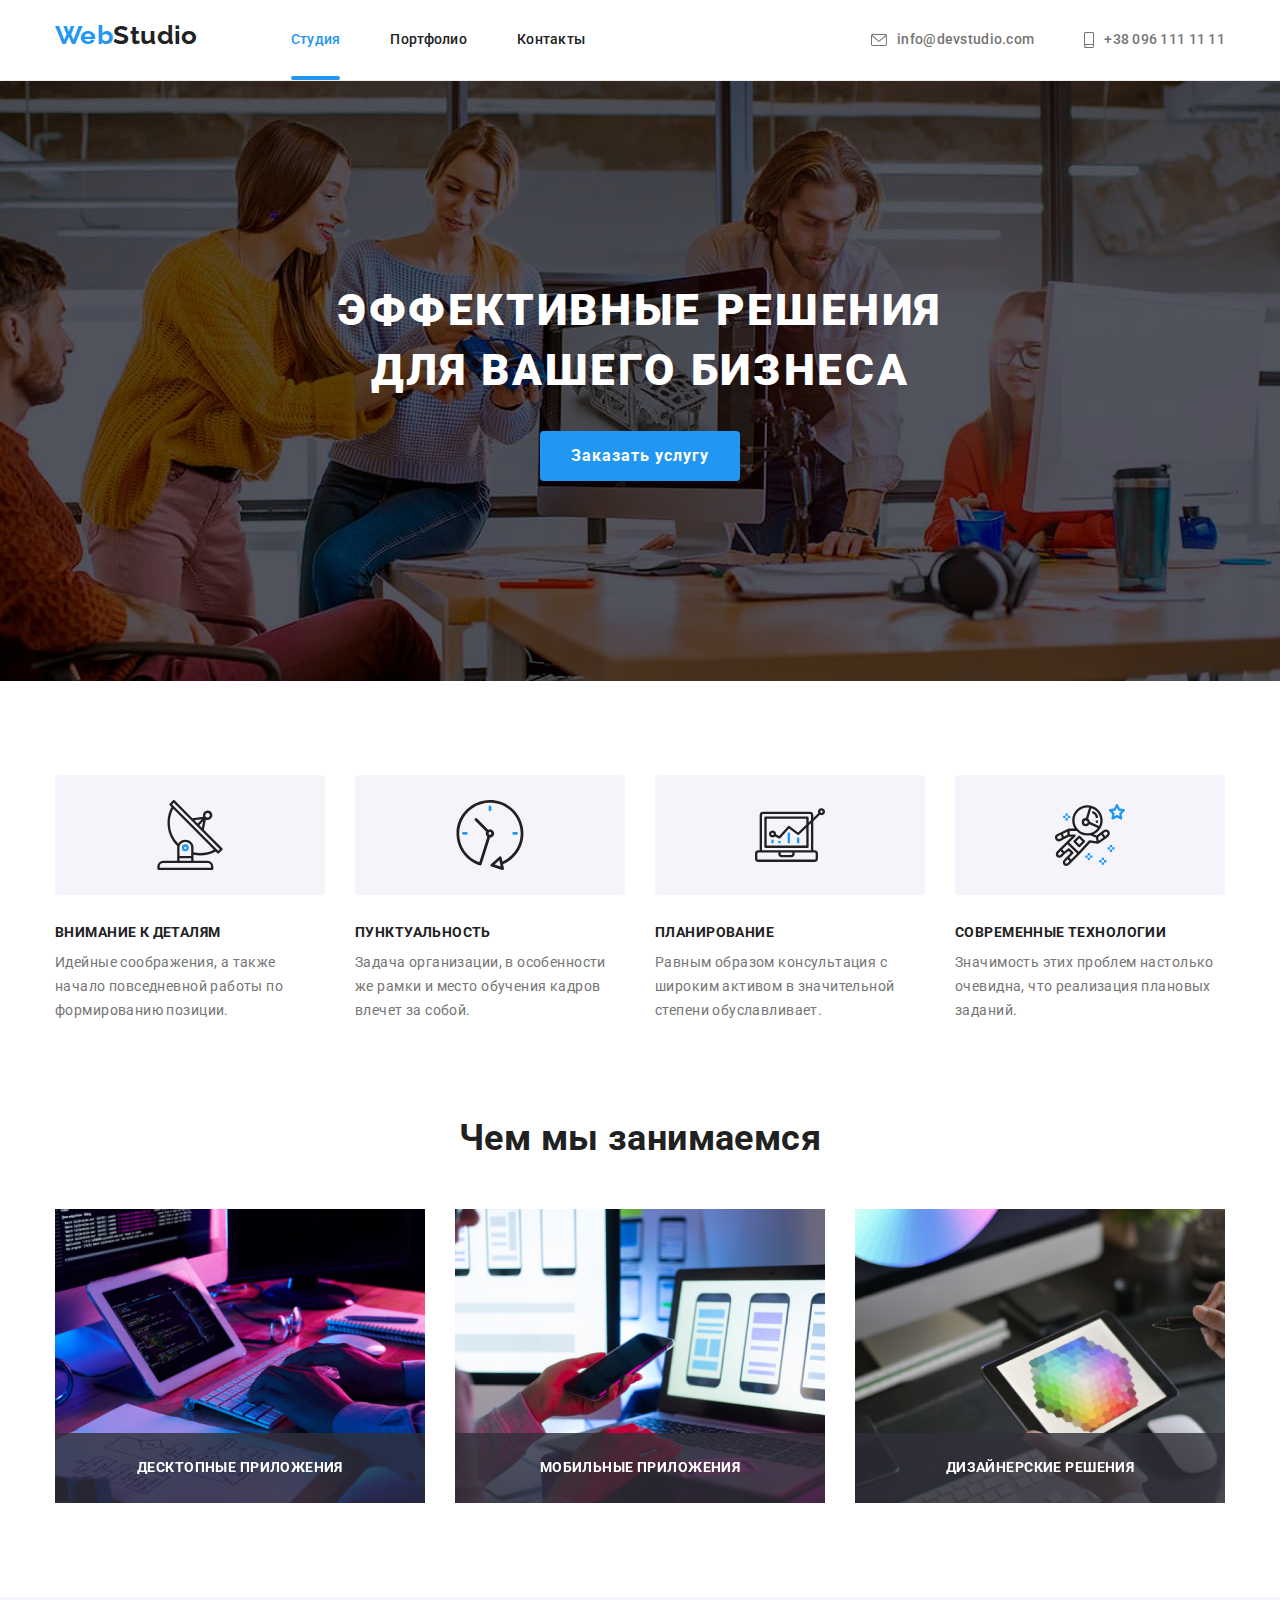
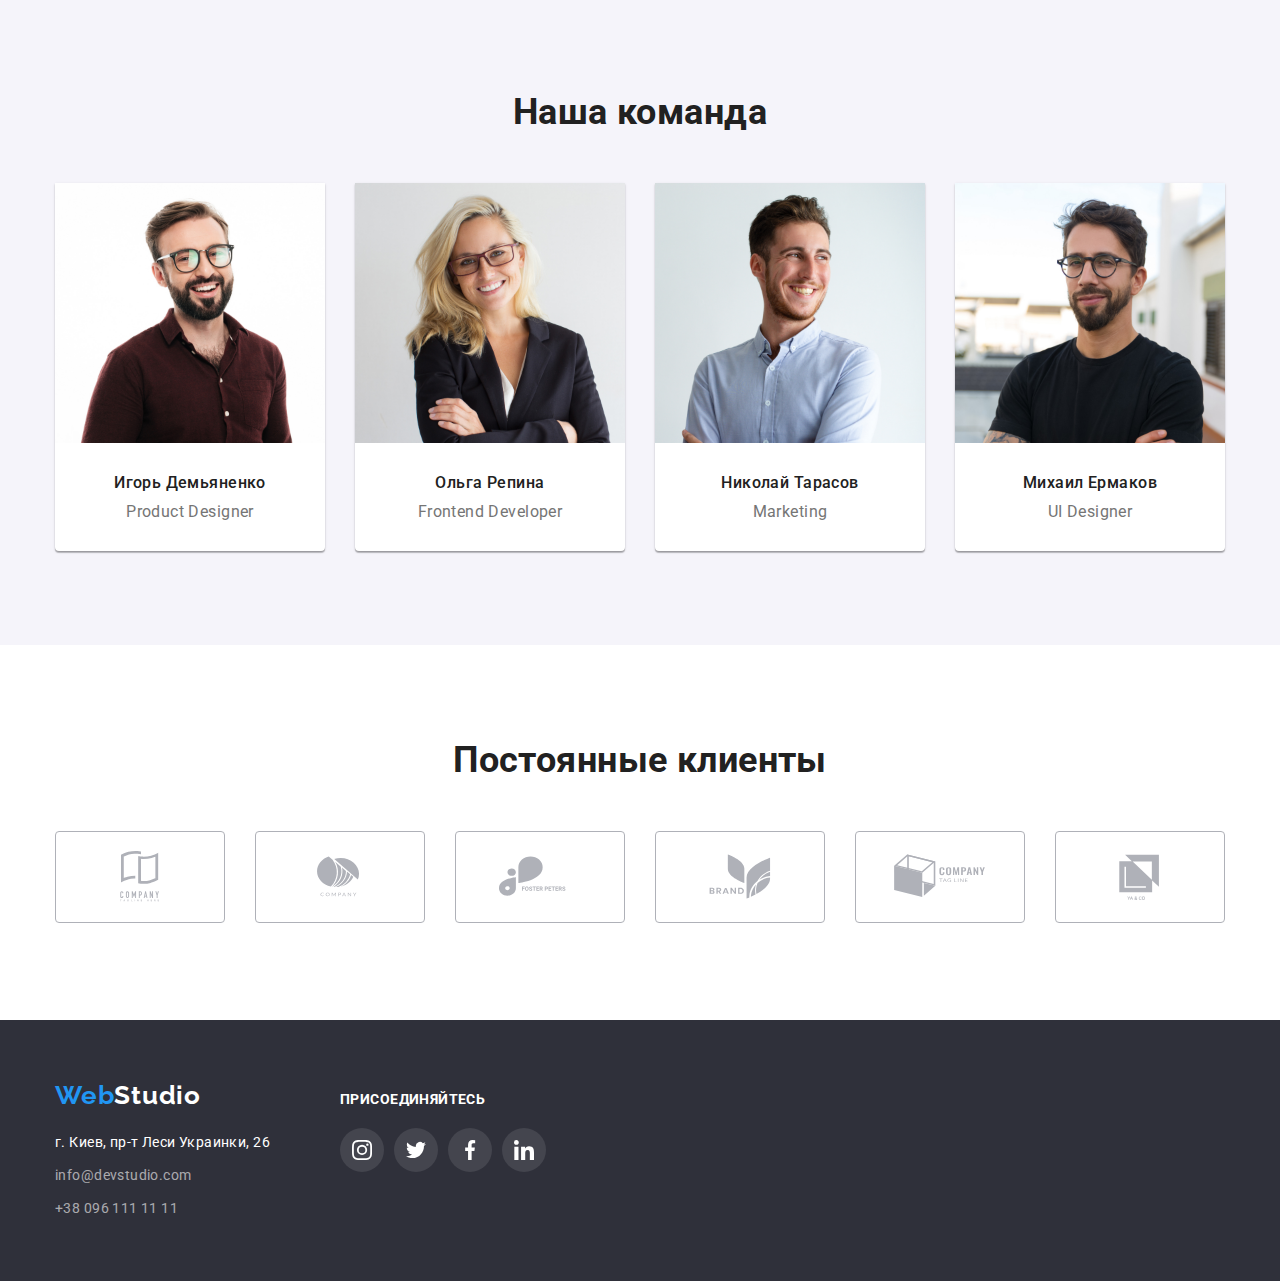
==== index.html @ ba2057ac "Add previous hm" ====
<!DOCTYPE html>
<html lang="ru">

<head>
    <meta charset="UTF-8">
    <meta http-equiv="X-UA-Compatible" content="IE=edge">
    <meta name="viewport" content="width=device-width, initial-scale=1.0">
    <title>Document</title>
    <link rel="preconnect" href="https://fonts.googleapis.com">
    <link rel="preconnect" href="https://fonts.gstatic.com" crossorigin>
    <link
     href="https://fonts.googleapis.com/css2?family=Montserrat:wght@400;700&family=Raleway:wght@700&family=Roboto:wght@400;500;700;900&display=swap" 
     rel="stylesheet">
    <link rel="stylesheet" href="https://cdnjs.cloudflare.com/ajax/libs/modern-normalize/1.1.0/modern-normalize.min.css">
    <link rel="stylesheet" href="./css/style.css">

</head>

<body>
    <header class="page-header">
            <div class="container leader ">
                <nav>
                    <a href="./index.html" class="logo-header"><span class="logo-first-part">Web</span>Studio</a>
                    <ul class="site-nav list">
                        <li class="header-link"><a href="" class="link current">Студия</a></li>
                        <li class="header-link"><a href="./portfolio.html" class="link">Портфолио</a></li>
                        <li class="header-link"><a href="" class="link">Контакты</a></li>
                    </ul>
                </nav>
                <ul class="auth-nav list">
                    <li class="auth-link"><a href="mailto:info@devstudio.com" class="primary-button"> 
                        <svg class="icon-nav">
                            <use href="./images/symbol-defs.svg#icon-envelope"></use>
                        </svg>info@devstudio.com</a>
                    </li>
                    <li class="auth-link">
                        <a href="tel:+380961111111" class="primary-button"> 
                            <svg class="icon-nav phone">
                                <use href="./images/symbol-defs.svg#icon-smartphone"></use>
                        </svg>+38 096 111 11 11</a>
                    </li>
                </ul>
            </div>
    </header>
    <main>
        <!--Hero-section-->
        <section class="hero-section overlay">
            <div class="container header"> 
                <h1 class="hero-title">Эффективные решения для вашего бизнеса</h1>
                <button type="button" class="secondary-button" data-modal-open>Заказать услугу</button>
                <div class="backdrop is-hidden" data-modal>
                    <div class="modal">
                        <button data-modal-close>
                            <svg class="close">
                                <use href="./images/Close.svg"></use>
                            </svg>
                        </button>
                    </div>
                </div>
            </div>
        </section>
        <!--Second section-->
        <section class="main-section points section"> 
                <div  class="container">
                        <h2 hidden class="secondary-title">Особенности</h2>
                        <ul class="list point">
                            <li class="specifics">
                                <div class="features">
                                    <svg class="specific-pic">
                                        <use href="./images/symbol-defs.svg#icon-antenna"></use>
                                    </svg>
                                </div>
                                <h3 class="third-title">Внимание к деталям</h3>
                                <p class="second-item">Идейные соображения, а также начало повседневной работы по формированию позиции.</p>
                            </li>
                            <li class="specifics">
                                <div class="features">
                                    <svg class="specific-pic">
                                        <use href="./images/symbol-defs.svg#icon-clock"></use>
                                    </svg>
                                </div>
                                <h3 class="third-title">Пунктуальность</h3>
                                <p class="second-item">Задача организации, в особенности же рамки и место обучения кадров влечет за собой.</p>
                            </li>
                            <li class="specifics">
                                <div class="features">
                                    <svg class="specific-pic">
                                        <use href="./images/symbol-defs.svg#icon-diagram"></use>
                                    </svg>
                                </div>
                                <h3 class="third-title">Планирование</h3>
                                <p class="second-item">Равным образом консультация с широким активом в значительной степени обуславливает.</p>
                            </li>
                            <li class="specifics">
                                <div class="features">
                                    <svg class="specific-pic">
                                        <use href="./images/symbol-defs.svg#icon-astronaut"></use>
                                    </svg>
                                </div>
                                <h3 class="third-title">Современные технологии</h3>
                                <p class="second-item">Значимость этих проблем настолько очевидна, что реализация плановых заданий.</p>
                            </li>
                        </ul>
                </div>
        </section>
        <!--Third- section-->
        <section class="main-section activity section">
            <div class="container">
                <h2 class="secondary-title">Чем мы занимаемся</h2>
                <ul class="list works">
                    <li class="photos">
                        <div class="action-thumb">
                            <img src="./images/photo1.jpg" alt="Тайпинг на клавиатуре" width="370" height="294">
                            <p class="actions">Десктопные приложения</p>
                        </div>
                    </li>
                    <li class="photos">
                        <div class="action-thumb">
                            <img src="./images/photo2.jpg" alt="Разные виды сайтов для телефонного режима" width="370" height="294">
                            <p class="actions">Мобильные приложения</p>
                        </div>
                    </li>
                    <li class="photos">
                        <div class="action-thumb">
                            <img src="./images/photo3.jpg" alt="Цветовая гамма" width="370" height="294">
                            <p class="actions">Дизайнерские решения</p>
                        </div>
                    </li>
                </ul>
            </div>
        </section>
        <!--List of the team-->
        <section class="fourth-section section">
         <div class="container">
            <h2 class="secondary-title studiia">Наша команда</h2>
            <ul class="team-list list">
                <li class="employee">
                    <img src="./images/photo4.jpg" alt="Фото Игоря Демяненка" width="270" height="260">
                    <div class="profession">
                     <h3 class="third-title">Игорь Демьяненко</h3>
                     <p lang="en">Product Designer</p>
                    </div>
                </li>
                <li class="employee">
                    <img src="./images/photo5.jpg" alt="Фото Ольги Репиной" width="270" height="260">
                    <div class="profession">
                        <h3 class="third-title">Ольга Репина</h3>
                        <p lang="en">Frontend Developer</p>
                    </div>
                </li>
                <li class="employee">
                    <img src="./images/photo6.jpg" alt="Фото Николая Тарасова" width="270" height="260">
                    <div class="profession">
                        <h3 class="third-title">Николай Тарасов</h3>
                        <p lang="en">Marketing</p>
                    </div>
                </li>
                <li class="employee">
                    <img src="./images/photo7.jpg" alt="Фото Михаила Ермакова" width="270" height="260">
                    <div class="profession">
                        <h3 class="third-title">Михаил Ермаков</h3>
                        <p lang="en">UI Designer</p>
                    </div>
                </li>
            </ul>
         </div>
        </section>
        <!-- Clients -->
        <section class="section">
            <div class="container">
                <h2 class="secondary-title">Постоянные клиенты</h2>
                <ul class="clients">
                    <li class="icontype">
                        <a href="">
                         <svg class="link-icon">
                            <use href="./images/symbol-defs.svg#icon-Logo-1"></use>
                         </svg>
                        </a>
                    </li>
                    <li class="icontype">
                        <a href="">
                            <svg class="link-icon">
                                <use href="./images/symbol-defs.svg#icon-Logo-2"></use>
                            </svg>
                        </a>
                    </li>
                    <li class="icontype">
                        <a href="">
                            <svg class="link-icon">
                                <use href="./images/symbol-defs.svg#icon-Logo-3"></use>
                            </svg>
                        </a>
                    </li>
                    <li class="icontype">
                        <a href="">
                            <svg class="link-icon">
                                <use href="./images/symbol-defs.svg#icon-Logo-4"></use>
                            </svg>
                        </a>
                    </li>
                    <li class="icontype">
                        <a href="">
                            <svg class="link-icon">
                                <use href="./images/symbol-defs.svg#icon-Logo-5"></use>
                            </svg>
                        </a>
                    </li>
                    <li class="icontype">
                        <a href="">
                            <svg class="link-icon">
                                <use href="./images/symbol-defs.svg#icon-Logo-6"></use>
                            </svg>
                        </a>
                    </li>
                </ul>
            </div>
        </section>
    </main>
    <footer class="page-footer">
        <div class="container basement">
            <div class="footer-div">
                <a href="/" class="logo-footer"><span class="logo-first-part">Web</span>Studio</a>
                <address>
                    <ul class="address list">
                        <li>
                            <p>г. Киев, пр-т Леси Украинки, 26</p>
                        </li>
                        <li><a href="mailto:info@devstudio.com" class="footer-primary-button">info@devstudio.com</a></li>
                        <li><a href="tel:+380961111111" class="footer-primary-button">+38 096 111 11 11</a></li>
                    </ul>
                </address>
            </div>
            <div class="footer-div">
                <p class="joining-paragraph">Присоединяйтесь</p>
                <ul class="social-sites">
                    <li class="footer-sites">
                        <a href="#" class="bottom-symbol">
                            <svg class="sites">
                                <use href="./images/symbol-defs.svg#icon-instagram"></use>
                            </svg>
                        </a>
                    </li>
                    <li class="footer-sites">
                        <a href="#" class="bottom-symbol">
                           <svg class="sites">
                             <use href="./images/symbol-defs.svg#icon-twitter"></use>
                           </svg>
                        </a>
                    </li>
                    <li class="footer-sites">
                        <a href="#" class="bottom-symbol">
                            <svg class="sites">
                                <use href="./images/symbol-defs.svg#icon-facebook"></use>
                            </svg>
                        </a>
                    </li>
                    <li class="footer-sites">
                        <a href="#" class="bottom-symbol">
                            <svg class="sites">
                                <use href="./images/symbol-defs.svg#icon-linkedin"></use>
                            </svg>
                        </a>
                    </li>
                </ul>
            </div>
        </div>
    </footer>
    <script src="./js/modal.js"></script>
</body>

</html>
---- css/style.css ----
/* Колір лого  color: #2196F3;*/
/* Колір в  посилань хедері 
color: #2196F3;       color: #757575;*/
/* Бекграунд background: #E5E5E5; background: #2F303A; */
/* Колір h1  color: #FFFFFF; */
/* Колір посилань у футері color: rgba(255, 255, 255, 0.6); */


html {
  box-sizing: border-box;
}

*,
*::before,
*::after {
  box-sizing: inherit;
}

:root {
  --primary-text-color: #757575;
  --title-text-color: #212121;
  --accent-color: #2196F3;
  --main-background-color: #FFFFFF;
  --grey-background-color: #2F303A;
  --button-background-color: #188CE8;
  --secondary-white-background-color: #F5F4FA;
}

body {

  color: var(--primary-text-color);
  background: var(--main-background-color);
  font-family: Roboto, sans-serif;
  font-size: 14px;
  letter-spacing: 0.03em;
  
}

h1,
h2,
h3,
h4,
h5,
h6,
p {
  margin: 0;
  padding: 0;
}

ul {
  list-style: none;
  margin: 0;
  padding: 0;
}

.section {
  padding-top: 94px;
  padding-bottom: 94px;
}

.page-header {
  border-bottom: 1px solid #ECECEC;;
  background: var(--main-background-color);
}

.container {
  width: 1200px;
  padding-left: 15px;
  padding-right: 15px;
  margin-left: auto;
  margin-right: auto;
}

.leader {
  display: flex;
}

nav {
  display: flex;
  align-items: baseline;
} 

.logo-header {
  display: block;
  margin-right: 93px;
  margin-bottom: 25px;

  color: var(--title-text-color);
  font-family: Raleway, sans-serif;
  font-weight: 700;
  font-size: 26px;
  line-height: 1.19;
}

.logo-first-part {
  color: var(--accent-color);
  font-family: Raleway, sans-serif;
  font-weight: 700;
  font-size: 26px;
  line-height: 1.19;
}

.site-nav {
  display: flex;
}

.site-nav .header-link {
  margin-right: 50px;
}

.site-nav .header-link:last-child {
  margin-right: 0;
}

.site-nav .link {
  display: block;
  padding-top: 32px;
  padding-bottom: 32px;
  color: var(--title-text-color);
  font-weight: 500;
  line-height: 1.14;
  letter-spacing: 0.02em;

  /* transition-property: color;
  transition-duration: 250ms;
  transition-timing-function: cubic-bezier(0.4, 0, 0.2, 1); */

  transition: color 250ms cubic-bezier(0.4, 0, 0.2, 1);

}

.site-nav .link.current {
  position: relative;
  color: var(--accent-color);
}

.link:hover,
.link:focus {
  color: var(--accent-color);
  
}

.current::after {
position: absolute;
display: inline-block;
content: " ";
bottom: 0;
left: 0;
Width: 100%;
Height: 4px;
background: #2196F3;
border-radius: 2px;
}

.list,
.list a,
.page-footer a,
.page-header a {
  list-style: none;
  text-decoration: none;
}

.auth-nav {
  display: flex;
  margin-left: auto;
}

.auth-link {
  display: flex;
  align-items: center;
  margin-right: 50px;
  margin-top: 0;
  margin-bottom: 0;
  
}

.auth-link:last-child {
  margin-right: 0;
}

.primary-button {
  display: flex;
  align-items: center;
  color: var(--primary-text-color);
  font-family: inherit;
  font-weight: 500;
  line-height: 1.14;
  letter-spacing: 0.02em;
  padding-top: 32px;
  padding-bottom: 32px ;
  
  
}

.primary-button:hover,
.primary-button:focus {
  cursor: pointer;
  color: var(--accent-color);
  transition: 250ms cubic-bezier(0.4, 0, 0.2, 1);
  
}


/*Hero section*/

.hero-section {
  padding-top: 200px;
  padding-bottom: 200px;
  text-align: center;
  background: var(--grey-background-color);

}

.overlay {
  max-width: 1600px;
  height: 600px;
  margin-left: auto;
  margin-right: auto;
  background-image: linear-gradient(to right, rgba(0, 0, 0, 0.4), rgba(0, 0, 0, 0.4)),
  url(../images/Img\ \(1\).jpg);
  background-repeat: no-repeat;
  background-position: center;
  background-size: cover;
}

.hero-title {

  margin-bottom: 30px;
  margin-left: auto;
  margin-right: auto;

  color: var(--main-background-color);
  font-weight: 900;
  font-size: 44px;
  line-height: 1.36;
  text-align: center;
  text-transform: uppercase;
  letter-spacing: 0.06em;
  width: 696px;
}

.secondary-button {
  align-items: center;
  text-align: center;
  cursor: pointer;

  color: var(--main-background-color);
  background-color: var(--accent-color);
  font-family: inherit;
  font-weight: 700;
  font-size: 16px;
  line-height: 1.88;
  letter-spacing: 0.06em;
  border: none;
  border-radius: 4px;
  width: 200px;
  height: 50px;
  box-shadow: 0px 4px 4px rgba(0, 0, 0, 0.15);

}

.secondary-button:hover{
  color: var(--main-background-color);
  background-color: var(--button-background-color);
  font-family: inherit;
  transition: 250ms cubic-bezier(0.4, 0, 0.2, 1);
}

/*Other sections*/

/* .main-section {
  padding-top: 94px;
  padding-bottom: 94px;
} */

.main-section .third-title {
  font-weight: 700;
  font-size: 14px;
  line-height: 1.14;
  text-transform: uppercase;

}

.third-title {
  color: var(--title-text-color);
  margin-top: 0;
  margin-bottom: 10px;
}

.activity {

  padding-top: 0;
}

.main-section .second-item {
  line-height: 1.71;

}


.main-section .point {
  display: flex;

}

.specifics {
  width: 270px;
  margin-right: 30px;
  margin-left: 0;
}

.specifics:last-child {
  margin-right: 0;
}

.secondary-title {
  color: var(--title-text-color);
  font-weight: 700;
  font-size: 36px;
  line-height: 1.17;
  text-align: center;
  margin-bottom: 50px;
}

.list.works {
  display: flex;

}

img {
  display: block;
  max-width: 100%;
  height: auto;
}

.photos:not(:last-child) {
  margin-right: 30px ;
}

.action-thumb {
  position: relative;
}

.actions {
position: absolute;
bottom: 27px;
left: 0;
right: 0;

font-weight: 700;
line-height: 1.14;
text-align: center;
letter-spacing: 0.03em;
text-transform: uppercase;
color: var(--main-background-color);
}

.action-thumb::before {
  position: absolute;
  display: inline-block;
  content: " ";
  bottom: 0;
  width: 370px;
  height: 70px;

  background: rgba(47, 48, 58, 0.8);
}

/*Fourth section*/

.fourth-section {
  background: var(--secondary-white-background-color);
}

.secondary-title.studiia {
 text-align: center;
 margin-bottom: 50px;

}

.team-list {
  display: flex;
}

.team-list li {
  box-shadow: 0px 1px 3px rgba(0, 0, 0, 0.12),
  0px 1px 1px rgba(0, 0, 0, 0.14),
  0px 2px 1px rgba(0, 0, 0, 0.2);
  border-radius: 0px 0px 4px 4px;
  
}

.employee {

  margin-right: 30px;
  background: var(--main-background-color);
  text-align: center;
  box-shadow: 0px 1px 3px rgba(0, 0, 0, 0.12),
  0px 1px 1px rgba(0, 0, 0, 0.14),
  0px 2px 1px rgba(0, 0, 0, 0.2);
}

.employee:last-child {
  margin-right: 0;
}

.profession {
 padding-top: 30px;
 padding-bottom: 30px;
/*margin-top: 30px;
margin-bottom: 30px;*/
 text-align: center;
}

.fourth-section .third-title {
  font-weight: 500;
  font-size: 16px;
  line-height: 1.19;
  margin-bottom: 10px;
}

.fourth-section p {
  font-size: 16px;
  line-height: 1.19;
  
}


/*Footer*/

.page-footer {
  padding-top: 60px;
  padding-bottom: 60px;
  background: var(--grey-background-color);
}

.logo-footer {
  display: inline-block;
  font-weight: 700;
  font-size: 26px;
  line-height: 1.19;
  letter-spacing: 0.03em;
  margin-bottom: 20px;
  
  color: var(--main-background-color);
  font-family: Raleway, sans-serif;
}

address {
  font-style: normal;

}

.address li:not(:last-child){
  margin-bottom: 9px;
}

.address p {
 color: var(--main-background-color);
 line-height: 1.71;
}

.address a { 
  color: rgba(255, 255, 255, 0.6);
  line-height: 1.71;
}

.footer-primaru-button {
  display: flex;
  align-items: center;
  color: var(--primary-text-color);
  font-family: inherit;
  font-weight: 500;
  line-height: 1.14;
  letter-spacing: 0.02em;
}
/*Portfolio*/


.button-portfolio {
  cursor: pointer;

  color: var(--title-text-color);
  background: var(--secondary-white-background-color);
  font-family: inherit;
  font-weight: 500;
  font-size: 16px;
  line-height: 1.62;
  text-align: center;
  border-radius: 4px;
  border: none;
  padding: 6px 22px;
  
}

.list.portfolio {
  display: flex;
  justify-content: center;
  margin-bottom: 50px;
  margin-left: auto;
  margin-right: auto;

}

.work-list {
  margin-right: 8px;
  border-radius: 4px;
}
.work-list:last-child{
  margin-right: 0;
}

.work-list:hover,
.work-list:focus {
  box-shadow: 0px 3px 1px rgba(0, 0, 0, 0.1),
  0px 1px 2px rgba(0, 0, 0, 0.08),
  0px 2px 2px rgba(0, 0, 0, 0.12);
  transition: 250ms cubic-bezier(0.4, 0, 0.2, 1);
}


.portfolio-examples.list {
  display: flex;
  flex-wrap: wrap;
  list-style: none;
  margin-right: -30px;
  margin-bottom: -30px;

}

.portfolio-item {
  margin-right: 30px;
  margin-bottom: 30px;
  background: #FFFFFF;
}

.portfolio-item:nth-child(3n){
  margin-right: 0px;
}

.link-p-i:hover {
  display: block;
  box-shadow: 0px 1px 1px rgba(0, 0, 0, 0.12),
  0px 4px 4px rgba(0, 0, 0, 0.06),
  1px 4px 6px rgba(0, 0, 0, 0.16);
  transition: 250ms cubic-bezier(0.4, 0, 0.2, 1);
}

.names {

  padding-left: 24px;
  padding-right: 24px;
  padding-top: 20px;
  padding-bottom: 20px;
  border-left: 1px solid #EEEEEE;
  border-right: 1px solid #EEEEEE;
  border-bottom: 1px solid #EEEEEE;
}

.portfolio-examples li {
  background: var(--main-background-color);
}

.portfolio-examples .secondary-title {
  font-weight: 700;
  font-size: 18px;
  line-height: 2;
  letter-spacing: 0.06em;
}

.portfolio-examples .ex-names {
  font-size: 16px;
  line-height: 1.88;
}

.portfo-thumb {
  position: relative;
}

.portfo-thumb::before {
  display: inline-block;
  position: absolute;
  content: "";
  top: 0;
  left: 0;
  width: 100%;
  height: 100%;
  background-color: rgba(33, 150, 243, 0.9);;
  opacity: 0;
}

.portfo-thumb:hover::before {
  transition: 250ms cubic-bezier(0.4, 0, 0.2, 1);
  opacity: 1;
} 


.suggestion {
  position: absolute;
  top: 63px;
  left: 24px;
  font-weight: 400;
  font-size: 18px;
  line-height: 1.56;
  letter-spacing: 0.03em;

  color: var(--main-background-color);
  opacity: 0;
}

.portfolio-item:hover .suggestion {
  opacity: 1;
  transition: 250ms cubic-bezier(0.4, 0, 0.2, 1);
}

.secondary-title.portfolio {

  font-weight: 700;
  font-size: 18px;
  line-height: 1.17;
  margin-bottom: 4px;
  text-align: left;
  letter-spacing: 0.06em;
}

.button-portfolio:hover {
  color: var(--main-background-color);
  background-color: var(--accent-color);
  transition: 250ms cubic-bezier(0.4, 0, 0.2, 1);
}

/* Sprite.css  */
/* Header */
.icon-nav {
  margin-right: 10px;
  margin-left: 0;
  margin-top: 0;
  margin-bottom: 0;
  padding: 0;
  width: 16px;
  height: 12px;
  fill: currentColor;
 }

 .phone {
   width: 10px;
   height: 16px;
 }
 /* Hero section */
 .close {
  fill: #000000;
 }

 /* Second section */
 .features {
   display: flex;
   align-items: center;
   width: 270px;
   height: 120px;
   margin-bottom: 30px;
   border-radius: 4px;
   background: #F5F4FA;
   padding: 25px 100px;
 }

 .specific-pic {
   width: 70px;
   height: 70px;
  }
 
 .specific-pic:last-child {
   margin-right: 0;
  }

 /* Clients */
.clients {
  display: flex;
  padding: 0;
  margin: 0;
  list-style: none;
}

.link-icon {
  width: 170px;
  height: 92px;
  border: 1px solid #AFB1B8;
  border-radius: 4px;
  padding: 16px 32px;
  fill: #AFB1B8;;
}

.link-icon:hover,
.link-icon:focus {
  fill: var(--accent-color);
  border: 1px solid var(--accent-color);
  border-radius: 4px;
  transition: 250ms cubic-bezier(0.4, 0, 0.2, 1);
}


.icontype {
  margin-right: 30px;
  fill: #AFB1B8;
}

.icontype:last-child {
  margin-right: 0;
}

/* Footer */

.basement {
  display: flex;
  align-items: baseline;
}

.footer-div {
  margin-right: 70px;
}

.footer-div:last-child {
  margin-right: 0;
}

.joining-paragraph {
color: var(--main-background-color);
font-weight: 700;
line-height: 1.14;
text-transform: uppercase;
margin-bottom: 20px;

}

.social-sites {
  display: flex;
  padding: 0;
  margin: 0;
  list-style: none;
}

.footer-sites {
  margin-right: 10px;
  width: 44px;
  height: 44px;
  border-radius: 50%;
  background: rgba(255, 255, 255, 0.1);
  cursor: pointer;
  
}

.footer-sites:hover,
.footer-sites:focus {
  background: var(--accent-color);
  transition: 250ms cubic-bezier(0.4, 0, 0.2, 1);
}

.footer-sites:last-child {
 margin: 0;
}

.bottom-symbol {
  display: flex;
  align-items: center;
  width: 100%;
  height: 100%;
  padding: 12px 12px;
}

.sites {
  width: 20px;
  height: 20px;
  fill: var(--main-background-color);
} 
 
/* Backdrop */
.backdrop {
  position: fixed;
  top: 0;
  left: 0;
  width: 100%;
  height: 100%;
  background: rgba(0, 0, 0, 0.2);
}

.backdrop.is-hidden {
  opacity: 0;
  pointer-events: none;
}

.modal {
  position: absolute;
  top: 50%;
  left: 50%;
  transform: translate(-50%, -50%);

  padding: 15px;
  width: 528px;
  height: 581px;
  background: #FFFFFF;
  box-shadow: 0px 1px 3px rgba(0, 0, 0, 0.12),
  0px 1px 1px rgba(0, 0, 0, 0.14),
  0px 2px 1px rgba(0, 0, 0, 0.2);
  border-radius: 4px;
}
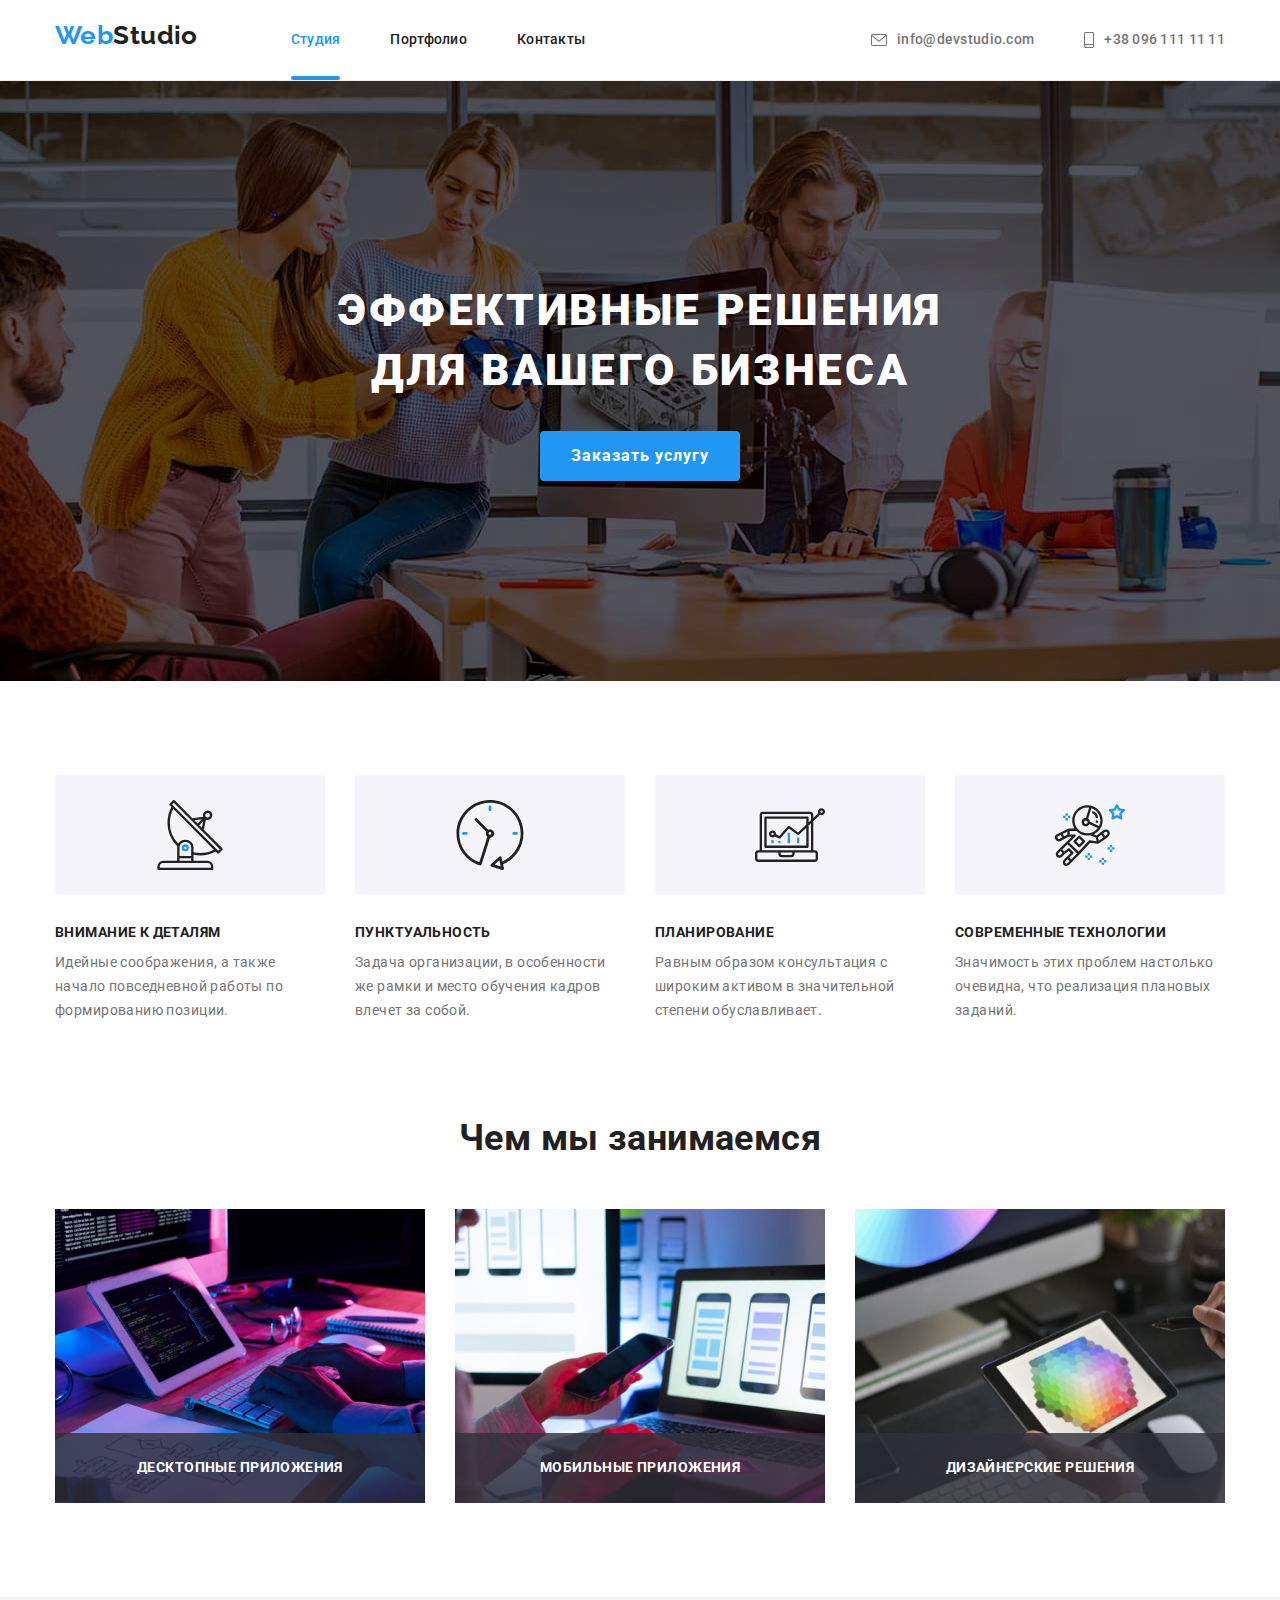
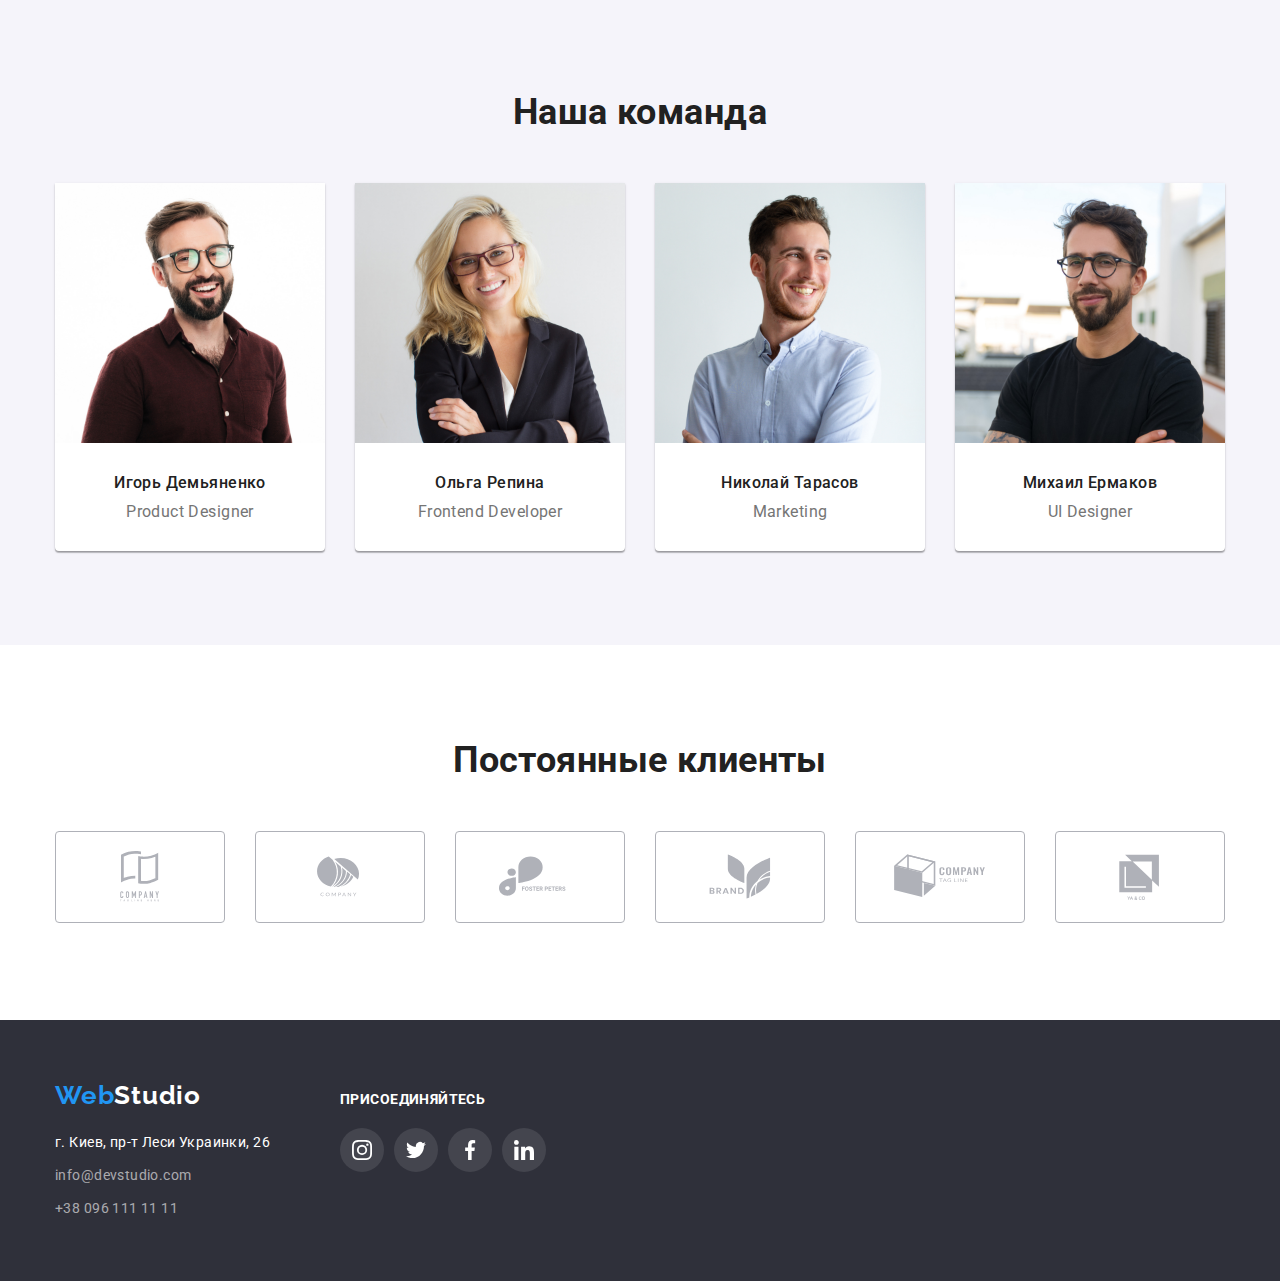
==== commit dcf2952e: "Design portfolio" ====
--- a/index.html
+++ b/index.html
@@ -50,9 +50,9 @@
                 <button type="button" class="secondary-button" data-modal-open>Заказать услугу</button>
                 <div class="backdrop is-hidden" data-modal>
                     <div class="modal">
-                        <button data-modal-close>
+                        <button class="close-button" data-modal-close>
                             <svg class="close">
-                                <use href="./images/Close.svg"></use>
+                                <use href="./images/symbol-defs.svg#icon-close"></use>
                             </svg>
                         </button>
                     </div>
--- a/css/style.css
+++ b/css/style.css
@@ -532,6 +532,7 @@
   margin-right: 30px;
   margin-bottom: 30px;
   background: #FFFFFF;
+  
 }
 
 .portfolio-item:nth-child(3n){
@@ -575,24 +576,27 @@
 
 .portfo-thumb {
   position: relative;
-}
-
-.portfo-thumb::before {
-  display: inline-block;
+  overflow: hidden;
+}
+
+.portfo-general {
   position: absolute;
-  content: "";
   top: 0;
   left: 0;
   width: 100%;
   height: 100%;
   background-color: rgba(33, 150, 243, 0.9);;
-  opacity: 0;
-}
-
-.portfo-thumb:hover::before {
-  transition: 250ms cubic-bezier(0.4, 0, 0.2, 1);
+  opacity: 0; 
+  transform: translateY(100%);
+  
+  transition: transform 250ms cubic-bezier(0.4, 0, 0.2, 1),
+  opacity 250ms cubic-bezier(0.4, 0, 0.2, 1);
+}
+
+.portfolio-item:hover .portfo-general{
+  transform: translateX(0);
   opacity: 1;
-} 
+}
 
 
 .suggestion {
@@ -647,7 +651,26 @@
    height: 16px;
  }
  /* Hero section */
+ .close-button {
+    padding: 0;
+    margin-left: 490px;
+    margin-top: 8px;
+    margin-right: 8px;
+    background: var(--main-background-color);
+    border: 1px solid rgba(0, 0, 0, 0.1);
+    border-radius: 50%;
+    box-sizing: border-box;
+    width: 30px;
+    height: 30px;
+ }
+
  .close {
+  display: flex;
+  align-items: center;
+  margin: 0;
+  padding: 0;
+  width: 18px;
+  height: 18px;
   fill: #000000;
  }
 
@@ -780,11 +803,16 @@
   width: 100%;
   height: 100%;
   background: rgba(0, 0, 0, 0.2);
+
+  transition: 250ms cubic-bezier(0.4, 0, 0.2, 1);
 }
 
 .backdrop.is-hidden {
+  visibility: hidden;
   opacity: 0;
   pointer-events: none;
+
+  transition: 250ms cubic-bezier(0.4, 0, 0.2, 1);
 }
 
 .modal {
@@ -793,9 +821,8 @@
   left: 50%;
   transform: translate(-50%, -50%);
 
-  padding: 15px;
-  width: 528px;
-  height: 581px;
+  min-width: 528px;
+  min-height: 581px;
   background: #FFFFFF;
   box-shadow: 0px 1px 3px rgba(0, 0, 0, 0.12),
   0px 1px 1px rgba(0, 0, 0, 0.14),
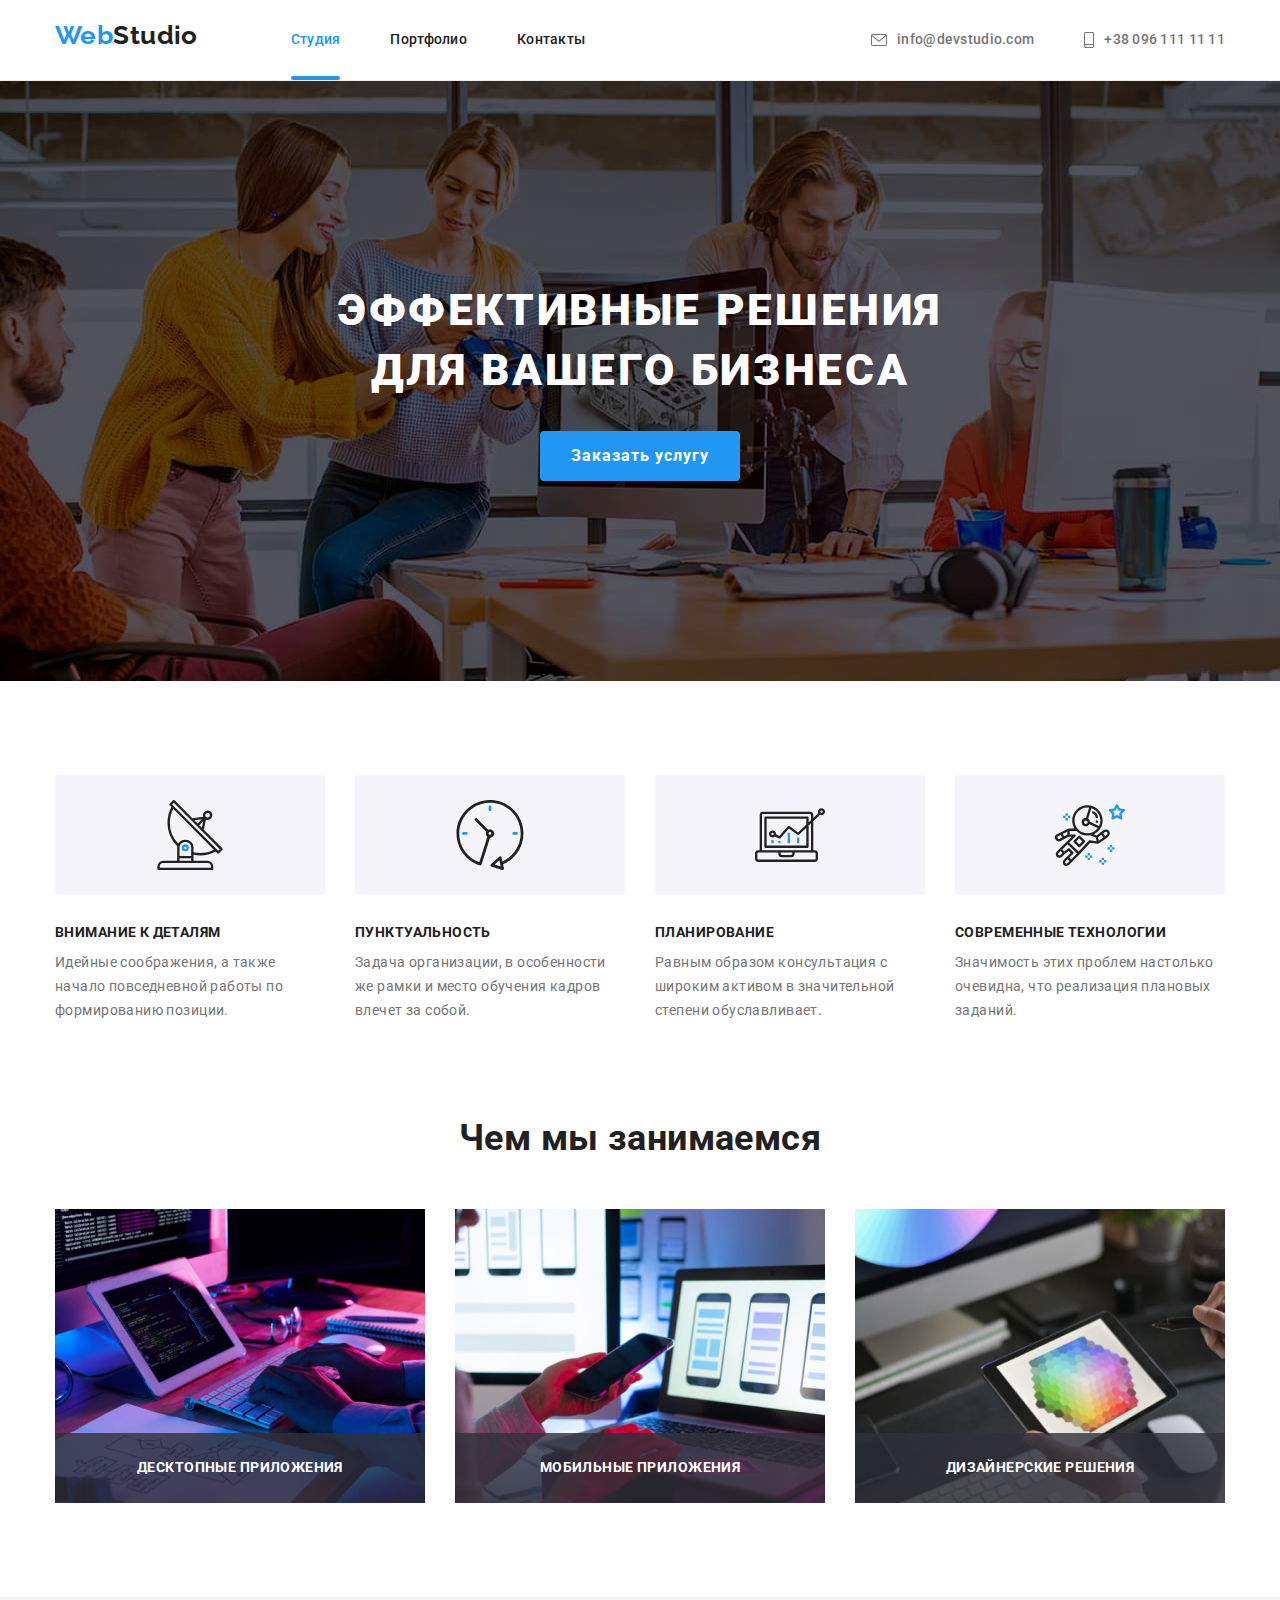
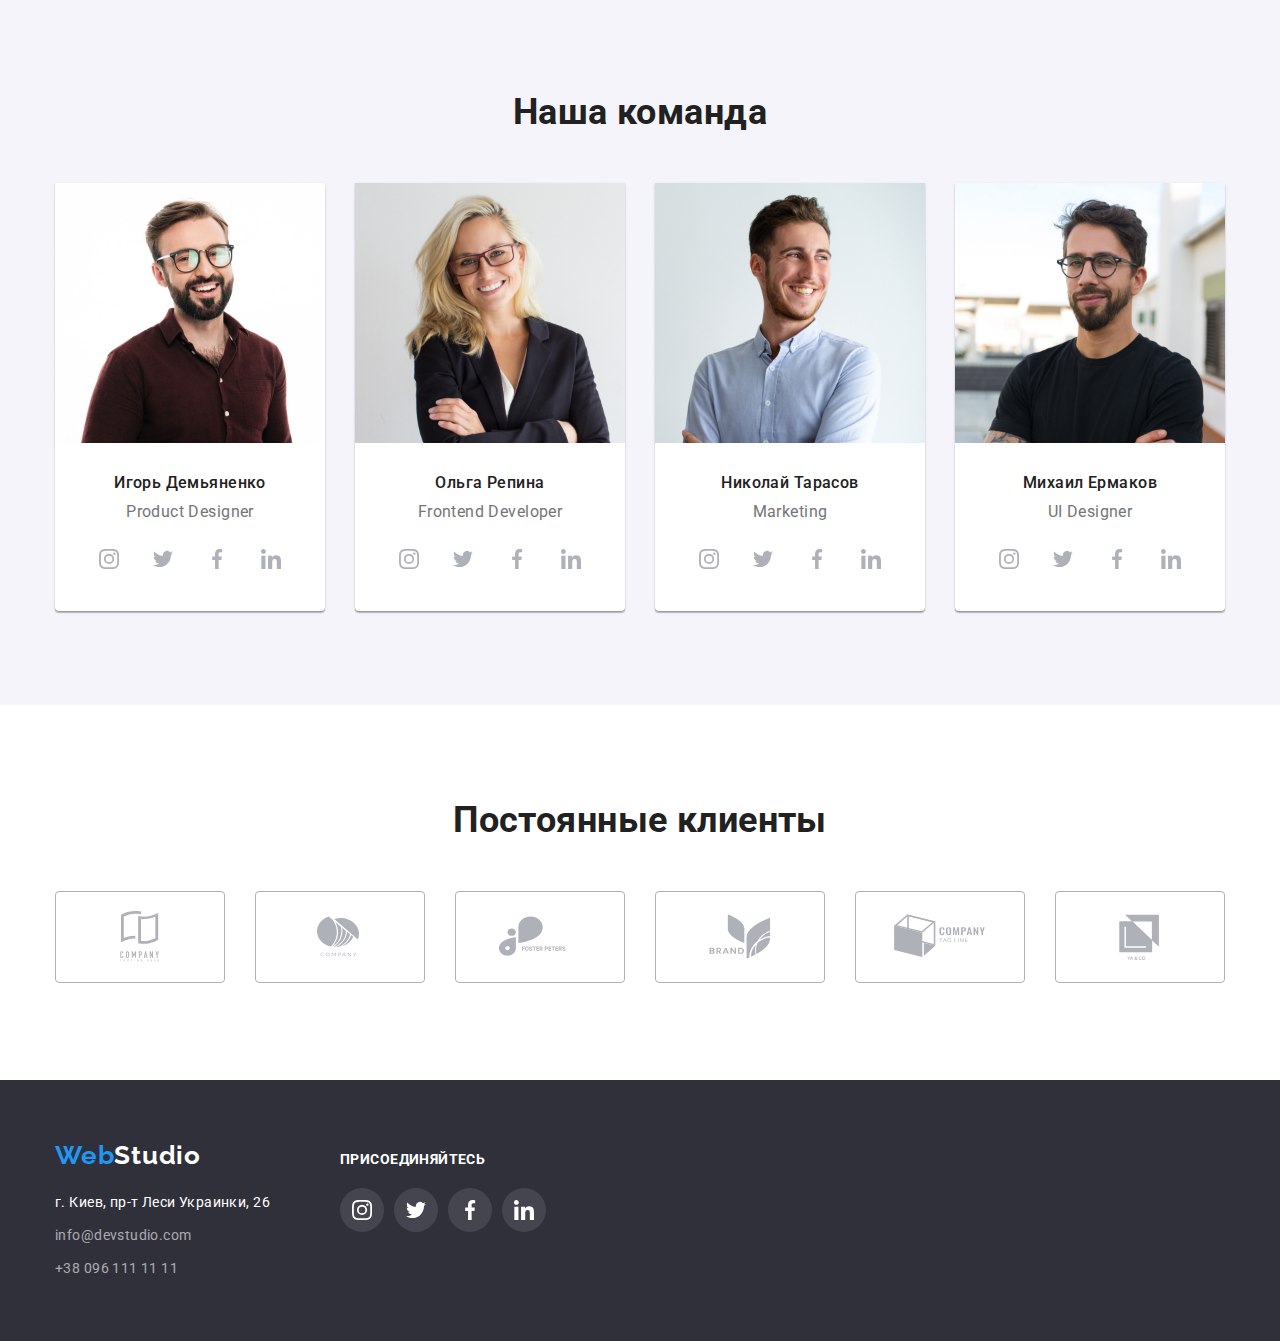
==== commit 407436f4: "Fix HW5" ====
--- a/index.html
+++ b/index.html
@@ -140,6 +140,38 @@
                      <h3 class="third-title">Игорь Демьяненко</h3>
                      <p lang="en">Product Designer</p>
                     </div>
+                    <div class="social-box">
+                        <ul class="social-sites">
+                            <li class="personal-sites">
+                                <a href="#" class="personal-link-site">
+                                    <svg class="personal-icon-site">
+                                        <use href="./images/symbol-defs.svg#icon-instagram"></use>
+                                    </svg>
+                                </a>
+                            </li>
+                            <li class="personal-sites">
+                                <a href="#" class="personal-link-site">
+                                    <svg class="personal-icon-site">
+                                        <use href="./images/symbol-defs.svg#icon-twitter"></use>
+                                    </svg>
+                                </a>
+                            </li>
+                            <li class="personal-sites">
+                                <a href="#" class="personal-link-site">
+                                    <svg class="personal-icon-site">
+                                        <use href="./images/symbol-defs.svg#icon-facebook"></use>
+                                    </svg>
+                                </a>
+                            </li>
+                            <li class="personal-sites">
+                                <a href="#" class="personal-link-site">
+                                    <svg class="personal-icon-site">
+                                        <use href="./images/symbol-defs.svg#icon-linkedin"></use>
+                                    </svg>
+                                </a>
+                            </li>
+                        </ul>
+                    </div>
                 </li>
                 <li class="employee">
                     <img src="./images/photo5.jpg" alt="Фото Ольги Репиной" width="270" height="260">
@@ -147,6 +179,36 @@
                         <h3 class="third-title">Ольга Репина</h3>
                         <p lang="en">Frontend Developer</p>
                     </div>
+                    <ul class="social-sites">
+                        <li class="personal-sites">
+                            <a href="#" class="personal-link-site">
+                                <svg class="personal-icon-site">
+                                    <use href="./images/symbol-defs.svg#icon-instagram"></use>
+                                </svg>
+                            </a>
+                        </li>
+                        <li class="personal-sites">
+                            <a href="#" class="personal-link-site">
+                                <svg class="personal-icon-site">
+                                    <use href="./images/symbol-defs.svg#icon-twitter"></use>
+                                </svg>
+                            </a>
+                        </li>
+                        <li class="personal-sites">
+                            <a href="#" class="personal-link-site">
+                                <svg class="personal-icon-site">
+                                    <use href="./images/symbol-defs.svg#icon-facebook"></use>
+                                </svg>
+                            </a>
+                        </li>
+                        <li class="personal-sites">
+                            <a href="#" class="personal-link-site">
+                                <svg class="personal-icon-site">
+                                    <use href="./images/symbol-defs.svg#icon-linkedin"></use>
+                                </svg>
+                            </a>
+                        </li>
+                    </ul>
                 </li>
                 <li class="employee">
                     <img src="./images/photo6.jpg" alt="Фото Николая Тарасова" width="270" height="260">
@@ -154,6 +216,36 @@
                         <h3 class="third-title">Николай Тарасов</h3>
                         <p lang="en">Marketing</p>
                     </div>
+                    <ul class="social-sites">
+                        <li class="personal-sites">
+                            <a href="#" class="personal-link-site">
+                                <svg class="personal-icon-site">
+                                    <use href="./images/symbol-defs.svg#icon-instagram"></use>
+                                </svg>
+                            </a>
+                        </li>
+                        <li class="personal-sites">
+                            <a href="#" class="personal-link-site">
+                                <svg class="personal-icon-site">
+                                    <use href="./images/symbol-defs.svg#icon-twitter"></use>
+                                </svg>
+                            </a>
+                        </li>
+                        <li class="personal-sites">
+                            <a href="#" class="personal-link-site">
+                                <svg class="personal-icon-site">
+                                    <use href="./images/symbol-defs.svg#icon-facebook"></use>
+                                </svg>
+                            </a>
+                        </li>
+                        <li class="personal-sites">
+                            <a href="#" class="personal-link-site">
+                                <svg class="personal-icon-site">
+                                    <use href="./images/symbol-defs.svg#icon-linkedin"></use>
+                                </svg>
+                            </a>
+                        </li>
+                    </ul>
                 </li>
                 <li class="employee">
                     <img src="./images/photo7.jpg" alt="Фото Михаила Ермакова" width="270" height="260">
@@ -161,6 +253,36 @@
                         <h3 class="third-title">Михаил Ермаков</h3>
                         <p lang="en">UI Designer</p>
                     </div>
+                    <ul class="social-sites">
+                        <li  class="personal-sites">
+                            <a href="#"  class="personal-link-site">
+                                <svg  class="personal-icon-site">
+                                    <use href="./images/symbol-defs.svg#icon-instagram"></use>
+                                </svg>
+                            </a>
+                        </li>
+                        <li  class="personal-sites">
+                            <a href="#"  class="personal-link-site">
+                                <svg  class="personal-icon-site">
+                                    <use href="./images/symbol-defs.svg#icon-twitter"></use>
+                                </svg>
+                            </a>
+                        </li>
+                        <li  class="personal-sites">
+                            <a href="#" class="personal-link-site" >
+                                <svg  class="personal-icon-site">
+                                    <use href="./images/symbol-defs.svg#icon-facebook"></use>
+                                </svg>
+                            </a>
+                        </li>
+                        <li  class="personal-sites">
+                            <a href="#"  class="personal-link-site">
+                                <svg  class="personal-icon-site">
+                                    <use href="./images/symbol-defs.svg#icon-linkedin"></use>
+                                </svg>
+                            </a>
+                        </li>
+                    </ul>
                 </li>
             </ul>
          </div>
--- a/css/style.css
+++ b/css/style.css
@@ -189,14 +189,14 @@
   padding-top: 32px;
   padding-bottom: 32px ;
   
-  
+  transition: color 250ms cubic-bezier(0.4, 0, 0.2, 1);
 }
 
 .primary-button:hover,
 .primary-button:focus {
   cursor: pointer;
   color: var(--accent-color);
-  transition: 250ms cubic-bezier(0.4, 0, 0.2, 1);
+  
   
 }
 
@@ -257,13 +257,16 @@
   height: 50px;
   box-shadow: 0px 4px 4px rgba(0, 0, 0, 0.15);
 
+  transition: color 250ms cubic-bezier(0.4, 0, 0.2, 1),
+  background-color 250ms cubic-bezier(0.4, 0, 0.2, 1);
+
 }
 
 .secondary-button:hover{
   color: var(--main-background-color);
   background-color: var(--button-background-color);
   font-family: inherit;
-  transition: 250ms cubic-bezier(0.4, 0, 0.2, 1);
+  
 }
 
 /*Other sections*/
@@ -382,13 +385,13 @@
   display: flex;
 }
 
-.team-list li {
+/* .team-list .employee {
   box-shadow: 0px 1px 3px rgba(0, 0, 0, 0.12),
   0px 1px 1px rgba(0, 0, 0, 0.14),
   0px 2px 1px rgba(0, 0, 0, 0.2);
   border-radius: 0px 0px 4px 4px;
   
-}
+} */
 
 .employee {
 
@@ -398,6 +401,7 @@
   box-shadow: 0px 1px 3px rgba(0, 0, 0, 0.12),
   0px 1px 1px rgba(0, 0, 0, 0.14),
   0px 2px 1px rgba(0, 0, 0, 0.2);
+  border-radius: 0px 0px 4px 4px;
 }
 
 .employee:last-child {
@@ -406,7 +410,7 @@
 
 .profession {
  padding-top: 30px;
- padding-bottom: 30px;
+ padding-bottom: 16px;
 /*margin-top: 30px;
 margin-bottom: 30px;*/
  text-align: center;
@@ -425,7 +429,47 @@
   
 }
 
-
+.social-box {
+  padding-bottom: 30px;
+  text-align: center;
+}
+
+.personal-sites {
+  margin-right: 10px;
+  width: 44px;
+  height: 44px;
+  border-radius: 50%;
+  cursor: pointer;
+  transition: background-color 250ms cubic-bezier(0.4, 0, 0.2, 1);
+}
+
+.personal-sites:last-child {
+  margin-right: 0;
+}
+
+.personal-link-site{
+display: flex;
+align-items: center;
+width: 100%;
+height: 100%;
+padding: 12px 12px;
+transition: fill 250ms cubic-bezier(0.4, 0, 0.2, 1);
+}
+
+.personal-link-site:hover .personal-icon-site,
+.personal-link-site:focus .personal-icon-site{
+  fill: var(--main-background-color);
+}
+
+.personal-sites:hover {
+  background-color: var(--accent-color);
+}
+
+.personal-icon-site {
+  width: 20px;
+  height: 20px;
+  fill: #AFB1B8;
+}
 /*Footer*/
 
 .page-footer {
@@ -491,6 +535,13 @@
   border: none;
   padding: 6px 22px;
   
+  transition: color 250ms cubic-bezier(0.4, 0, 0.2, 1),
+  background-color 250ms cubic-bezier(0.4, 0, 0.2, 1);
+}
+
+.button-portfolio:hover {
+  color: var(--main-background-color);
+  background-color: var(--accent-color);
 }
 
 .list.portfolio {
@@ -505,7 +556,10 @@
 .work-list {
   margin-right: 8px;
   border-radius: 4px;
-}
+
+  transition: bow-shadow 250ms cubic-bezier(0.4, 0, 0.2, 1);
+}
+
 .work-list:last-child{
   margin-right: 0;
 }
@@ -515,7 +569,6 @@
   box-shadow: 0px 3px 1px rgba(0, 0, 0, 0.1),
   0px 1px 2px rgba(0, 0, 0, 0.08),
   0px 2px 2px rgba(0, 0, 0, 0.12);
-  transition: 250ms cubic-bezier(0.4, 0, 0.2, 1);
 }
 
 
@@ -537,6 +590,10 @@
 
 .portfolio-item:nth-child(3n){
   margin-right: 0px;
+}
+
+.link-p-i {
+  transition: box-shadow 250ms cubic-bezier(0.4, 0, 0.2, 1);
 }
 
 .link-p-i:hover {
@@ -544,7 +601,6 @@
   box-shadow: 0px 1px 1px rgba(0, 0, 0, 0.12),
   0px 4px 4px rgba(0, 0, 0, 0.06),
   1px 4px 6px rgba(0, 0, 0, 0.16);
-  transition: 250ms cubic-bezier(0.4, 0, 0.2, 1);
 }
 
 .names {
@@ -610,11 +666,11 @@
 
   color: var(--main-background-color);
   opacity: 0;
+  transition: opacity 250ms cubic-bezier(0.4, 0, 0.2, 1);
 }
 
 .portfolio-item:hover .suggestion {
   opacity: 1;
-  transition: 250ms cubic-bezier(0.4, 0, 0.2, 1);
 }
 
 .secondary-title.portfolio {
@@ -625,13 +681,9 @@
   margin-bottom: 4px;
   text-align: left;
   letter-spacing: 0.06em;
-}
-
-.button-portfolio:hover {
-  color: var(--main-background-color);
-  background-color: var(--accent-color);
-  transition: 250ms cubic-bezier(0.4, 0, 0.2, 1);
-}
+  
+}
+
 
 /* Sprite.css  */
 /* Header */
@@ -652,21 +704,22 @@
  }
  /* Hero section */
  .close-button {
+    display: flex;
+    align-items: center;
+    justify-content: center;
     padding: 0;
+    width: 30px;
+    height: 30px;
     margin-left: 490px;
     margin-top: 8px;
     margin-right: 8px;
     background: var(--main-background-color);
     border: 1px solid rgba(0, 0, 0, 0.1);
     border-radius: 50%;
-    box-sizing: border-box;
-    width: 30px;
-    height: 30px;
+   
  }
 
  .close {
-  display: flex;
-  align-items: center;
   margin: 0;
   padding: 0;
   width: 18px;
@@ -709,7 +762,14 @@
   border: 1px solid #AFB1B8;
   border-radius: 4px;
   padding: 16px 32px;
-  fill: #AFB1B8;;
+  fill: #AFB1B8;
+
+  
+}
+
+a .link-icon {
+ transition: border 250ms cubic-bezier(0.4, 0, 0.2, 1),
+ border-radius 250ms cubic-bezier(0.4, 0, 0.2, 1);
 }
 
 .link-icon:hover,
@@ -717,7 +777,6 @@
   fill: var(--accent-color);
   border: 1px solid var(--accent-color);
   border-radius: 4px;
-  transition: 250ms cubic-bezier(0.4, 0, 0.2, 1);
 }
 
 
@@ -756,6 +815,7 @@
 
 .social-sites {
   display: flex;
+  justify-content: center;
   padding: 0;
   margin: 0;
   list-style: none;
@@ -768,13 +828,14 @@
   border-radius: 50%;
   background: rgba(255, 255, 255, 0.1);
   cursor: pointer;
-  
+
+  transition: background-color 250ms cubic-bezier(0.4, 0, 0.2, 1);
 }
 
 .footer-sites:hover,
 .footer-sites:focus {
-  background: var(--accent-color);
-  transition: 250ms cubic-bezier(0.4, 0, 0.2, 1);
+  background-color: var(--accent-color);
+  
 }
 
 .footer-sites:last-child {
@@ -803,23 +864,24 @@
   width: 100%;
   height: 100%;
   background: rgba(0, 0, 0, 0.2);
-
-  transition: 250ms cubic-bezier(0.4, 0, 0.2, 1);
+  opacity: 1;
+
+  z-index: 2;
+  transition: opacity 250ms cubic-bezier(0.4, 0, 0.2, 1);
 }
 
 .backdrop.is-hidden {
-  visibility: hidden;
   opacity: 0;
   pointer-events: none;
-
-  transition: 250ms cubic-bezier(0.4, 0, 0.2, 1);
-}
+ 
+}
+
 
 .modal {
   position: absolute;
   top: 50%;
   left: 50%;
-  transform: translate(-50%, -50%);
+  
 
   min-width: 528px;
   min-height: 581px;
@@ -828,4 +890,13 @@
   0px 1px 1px rgba(0, 0, 0, 0.14),
   0px 2px 1px rgba(0, 0, 0, 0.2);
   border-radius: 4px;
+
+  
+  transform: translate(-50%, -50%) scale(1);
+  transition: transform 250ms cubic-bezier(0.4, 0, 0.2, 1);
+}
+
+
+.backdrop.is-hidden .modal {
+  transform: translate(50%, 50%);
 }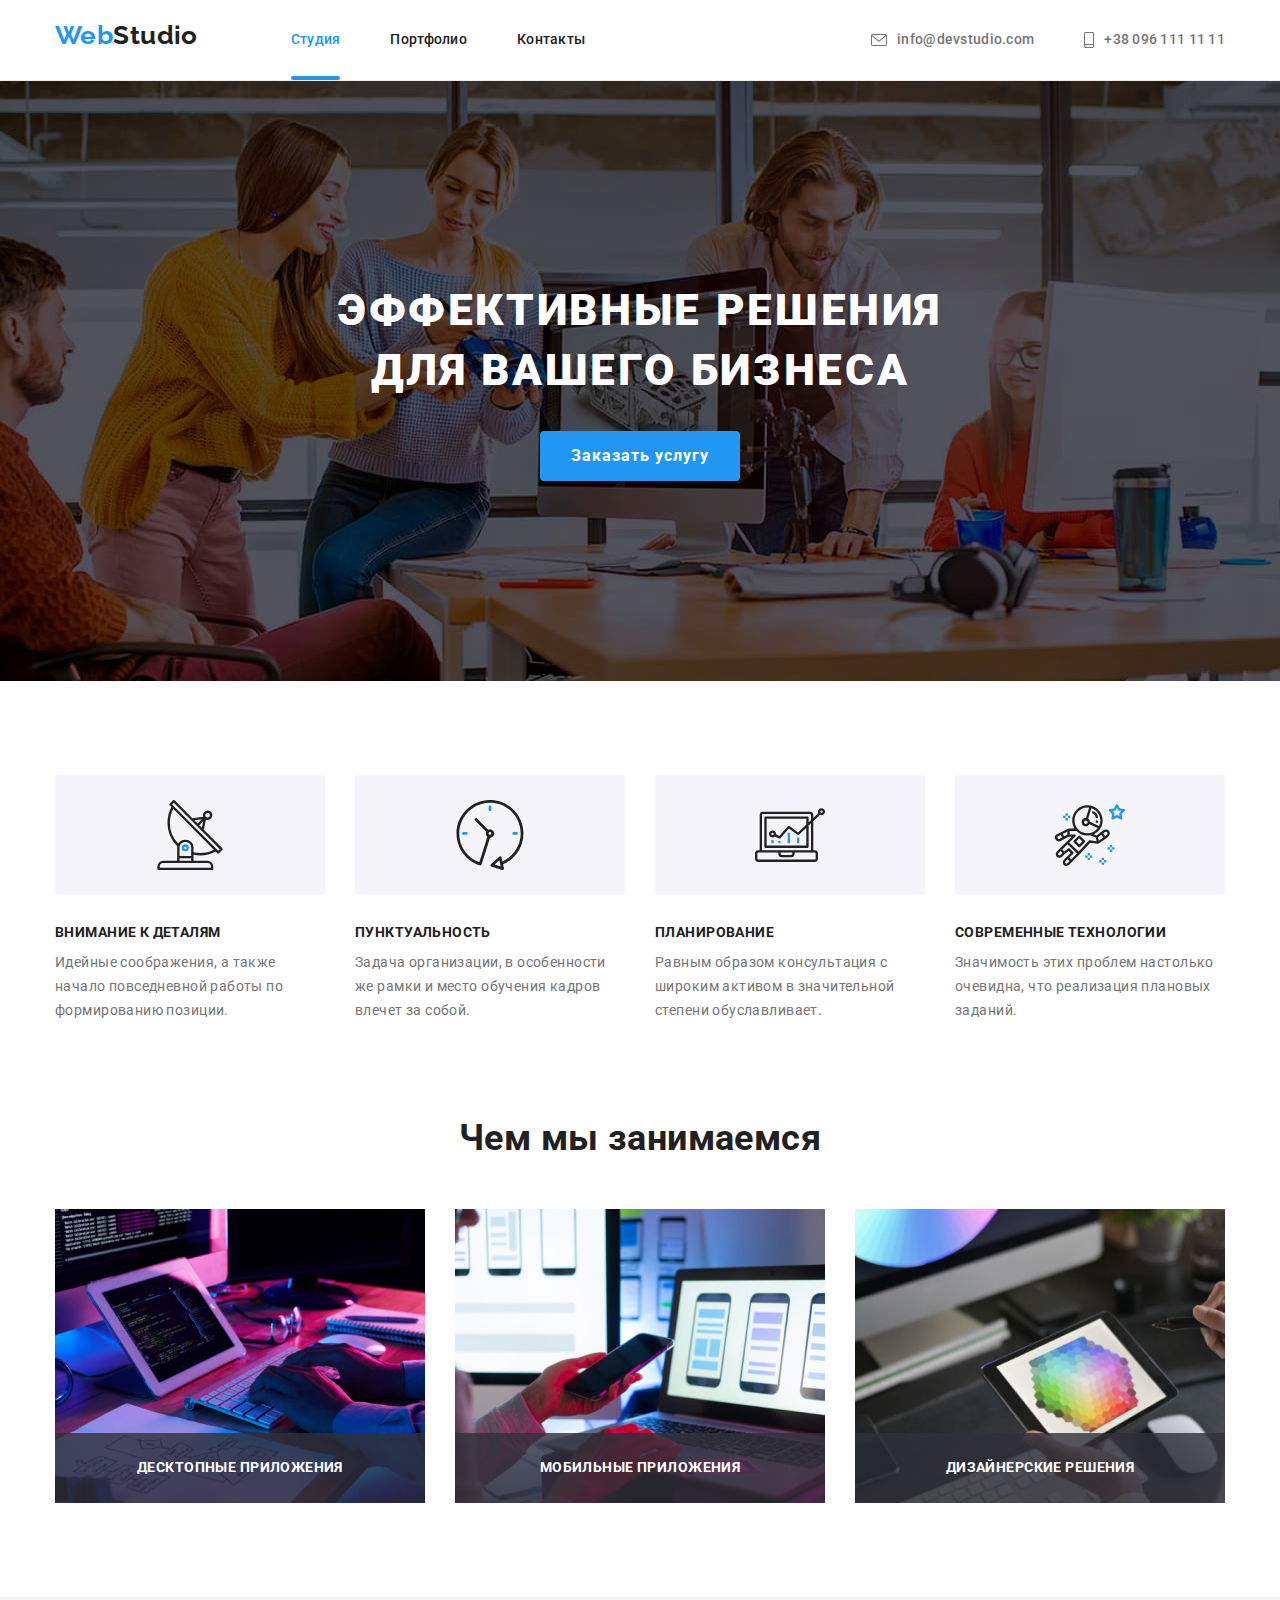
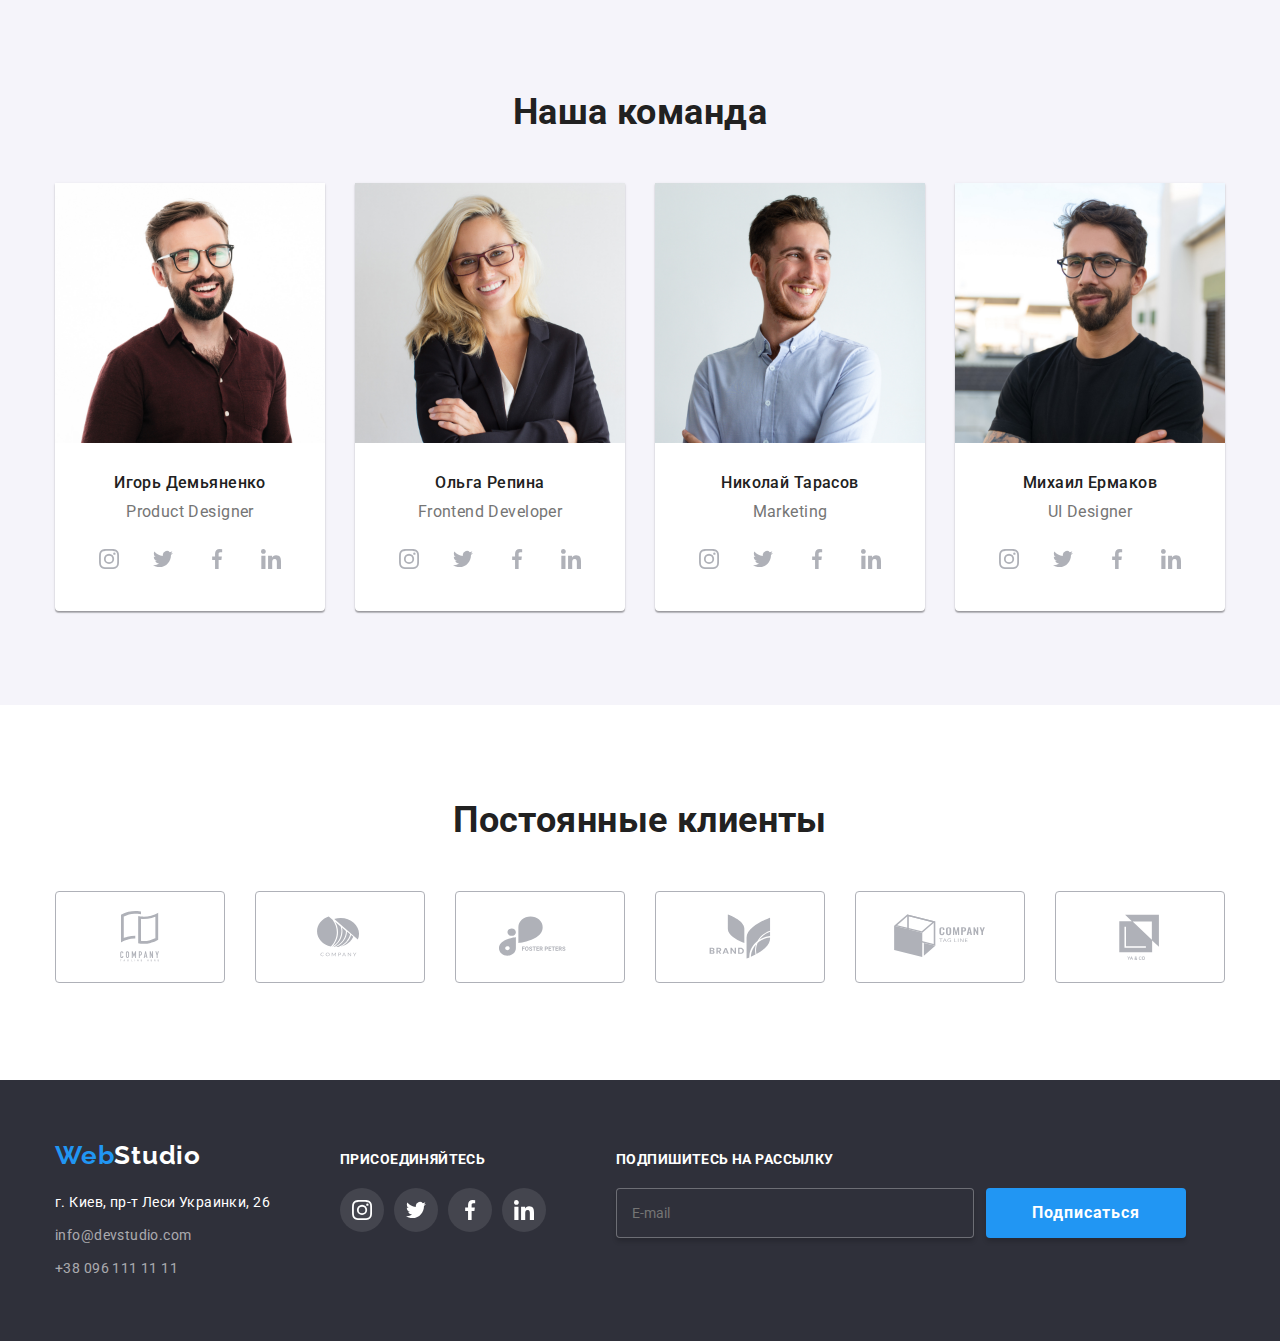
==== commit c6b0a2cf: "6" ====
--- a/index.html
+++ b/index.html
@@ -55,6 +55,22 @@
                                 <use href="./images/symbol-defs.svg#icon-close"></use>
                             </svg>
                         </button>
+                        <form class="form" action="#" >
+                            <h2 class="form-titile">Оставьте свои данные, мы вам перезвоним</h2>
+                            <label class="form-label" for="contact-name">Имя</label>
+                            <input class="form-input" type="text" id="contact-name" name="contact-name">
+
+                            <label for="contact-tel">Телефон</label>
+                            <input type="tel" id="contact-tel" name="contact-tel">
+
+                            <label for="contact-email">Почта</label>
+                            <input type="email" id="contact-email" name="contact-email">
+
+                            <label for="comment">Комментарий</label>
+                            <textarea name="comment" id="comment" cols="30" rows="10" placeholder="Введите текст"></textarea>
+
+                            <button type="submit">Отправить</button>
+                        </form>
                     </div>
                 </div>
             </div>
@@ -385,6 +401,15 @@
                     </li>
                 </ul>
             </div>
+            <div>
+                <form action="#"></form>
+                <p class="joining-paragraph">Подпишитесь на рассылку</p>
+                <div class="footer-m-l-joining">
+                    <label for="mailing-list"></label>
+                    <input class="m-l-input" type="email" placeholder="E-mail" id="mailing-list" name="mailing-list">
+                    <button type="submit" class="subscribe">Подписаться</button>
+                </div>
+            </div>
         </div>
     </footer>
     <script src="./js/modal.js"></script>
--- a/css/style.css
+++ b/css/style.css
@@ -855,6 +855,50 @@
   height: 20px;
   fill: var(--main-background-color);
 } 
+
+
+.footer-m-l-joining {
+  display: flex;
+}
+
+.m-l-input {
+  width: 358px;
+  height: 50px;
+  padding-left: 15px;
+  margin-right: 12px;
+  background-color: var(--grey-background-color);
+  border: 1px solid rgba(255, 255, 255, 0.3);
+  box-shadow: 0px 4px 4px rgb(0 0 0 / 15%);;
+  border-radius: 4px;
+/* 
+  font-size: 16px;
+  line-height: 20px;
+  display: flex;
+  align-items: center;
+  letter-spacing: 0.03em;
+  color: rgba(255, 255, 255, 0.6); */
+}
+
+.subscribe {
+  display: flex;
+  align-items: center;
+  justify-content: center;
+  padding: 10px 29px;
+  text-align: center; 
+  font-family: inherit;
+  font-weight: 700;
+  font-size: 16px;
+  line-height: 1.88;
+  letter-spacing: 0.06em;
+  color: #FFFFFF;
+  width: 200px;
+  height: 50px;
+  background: #2196F3;
+  box-shadow: 0px 4px 4px rgba(0, 0, 0, 0.15);
+  border: none;
+  border-radius: 4px;
+  cursor: pointer;
+}
  
 /* Backdrop */
 .backdrop {
